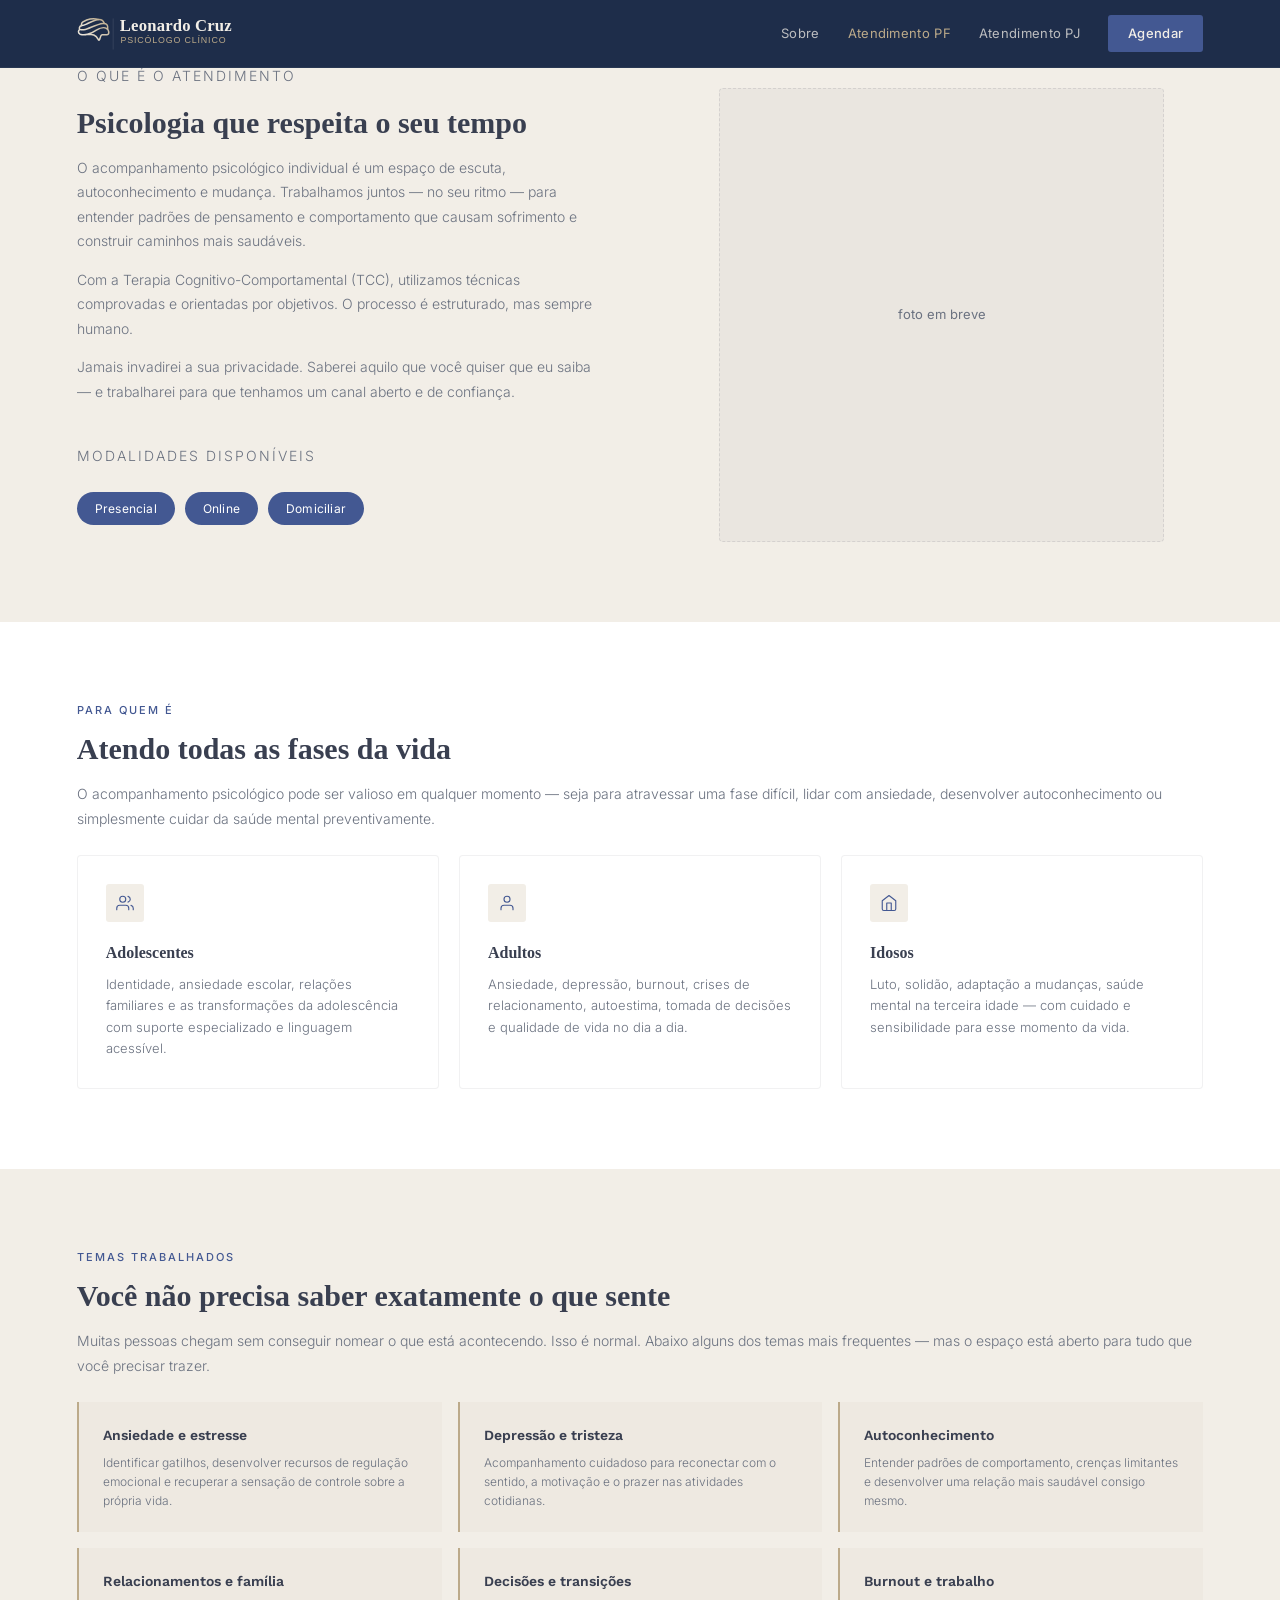
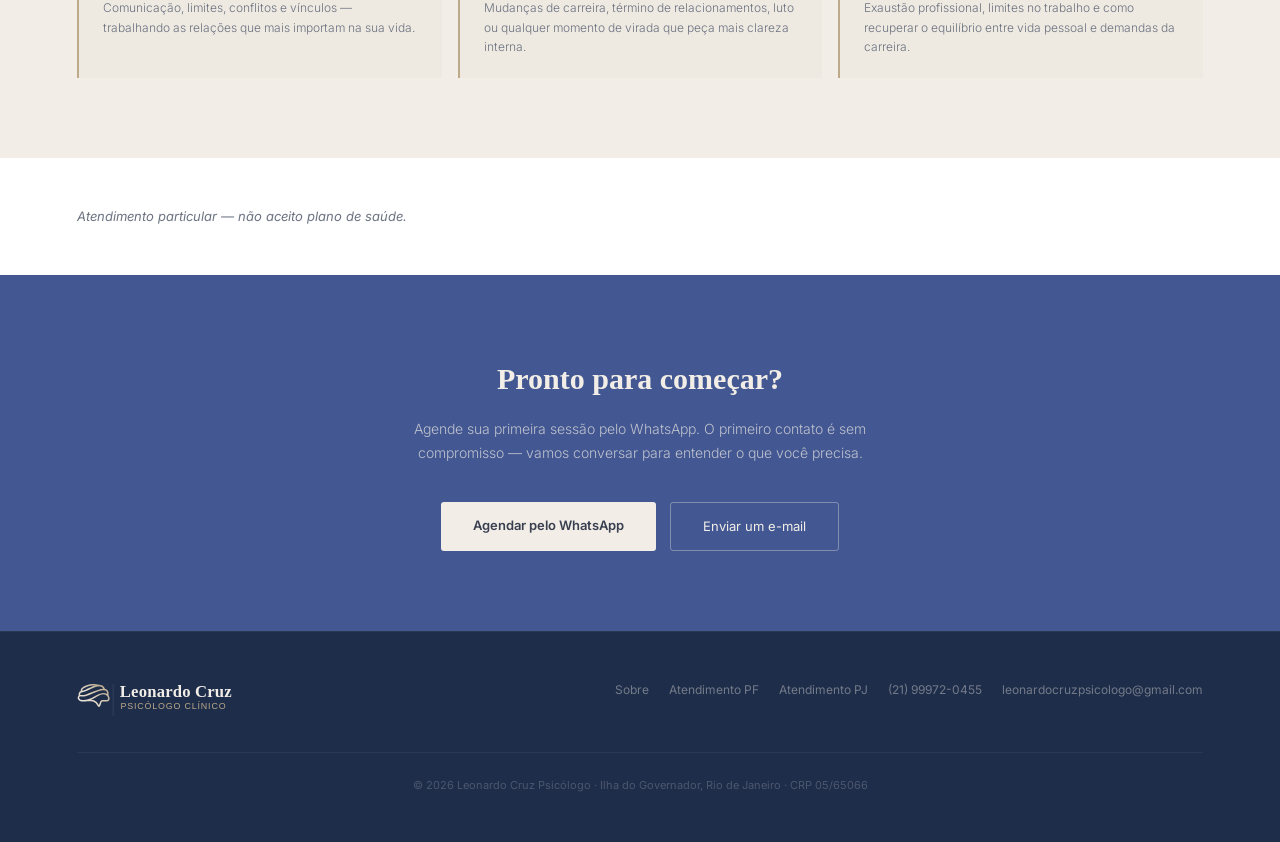
==== atendimento-pf.html @ 3898d4f8 "feat: site Leonardo Cruz - versao inicial" ====
<!DOCTYPE html>
<html lang="pt-BR">
<head>
  <meta charset="UTF-8">
  <meta name="viewport" content="width=device-width, initial-scale=1.0">
  <title>Atendimento Individual — Leonardo Cruz Psicólogo</title>
  <meta name="description" content="Acompanhamento psicológico com TCC para adolescentes, adultos e idosos. Presencial, online ou em domicílio. Rio de Janeiro.">
  <link rel="stylesheet" href="css/style.css">
  <link rel="icon" type="image/svg+xml" href="img/favicon.svg">

  <!-- Open Graph -->
  <meta property="og:type" content="website">
  <meta property="og:locale" content="pt_BR">
  <meta property="og:site_name" content="Leonardo Cruz Psicólogo">
  <meta property="og:title" content="Atendimento Individual — Psicólogo TCC | Rio de Janeiro">
  <meta property="og:description" content="Acompanhamento psicológico com TCC para adolescentes, adultos e idosos. Presencial, online ou domiciliar. Ilha do Governador, Rio de Janeiro.">
  <meta property="og:url" content="https://psicologoleonardocruz.com.br/atendimento-pf.html">
  <meta property="og:image" content="https://psicologoleonardocruz.com.br/img/foto-perfil-doctoralia.jpeg">

  <!-- Schema.org -->
  <script type="application/ld+json">
  {
    "@context": "https://schema.org",
    "@type": "MedicalBusiness",
    "name": "Leonardo Cruz Psicólogo — Atendimento Individual",
    "description": "Acompanhamento psicológico com Terapia Cognitivo-Comportamental (TCC) para adolescentes, adultos e idosos. Atendimento presencial, online e domiciliar.",
    "url": "https://psicologoleonardocruz.com.br/atendimento-pf.html",
    "telephone": "+5521999720455",
    "email": "leonardocruzpsicologo@gmail.com",
    "address": {
      "@type": "PostalAddress",
      "streetAddress": "Rua Cambaúba, 6, sala 201",
      "addressLocality": "Ilha do Governador",
      "addressRegion": "RJ",
      "postalCode": "21940-005",
      "addressCountry": "BR"
    },
    "availableService": [
      { "@type": "MedicalTherapy", "name": "Terapia Cognitivo-Comportamental (TCC)" },
      { "@type": "MedicalTherapy", "name": "Atendimento Presencial" },
      { "@type": "MedicalTherapy", "name": "Atendimento Online" },
      { "@type": "MedicalTherapy", "name": "Atendimento Domiciliar" }
    ]
  }
  </script>
</head>
<body>

<header>
  <a href="index.html" class="logo">
    <img src="img/logo-light.svg" alt="Leonardo Cruz Psicólogo" class="logo-img">
  </a>
  <nav>
    <a href="sobre.html">Sobre</a>
    <a href="atendimento-pf.html">Atendimento PF</a>
    <a href="atendimento-pj.html">Atendimento PJ</a>
    <a href="https://wa.me/5521999720455" class="btn-nav" target="_blank" rel="noopener">Agendar</a>
  </nav>
</header>

<main>

  <!-- APRESENTAÇÃO -->
  <section class="bg-cream" style="padding-top: 0;">
    <div class="two-col">
      <div class="two-col-text" style="margin-top: -20px;">
        <p class="label">O que é o atendimento</p>
        <h2 class="section-title">Psicologia que respeita o seu tempo</h2>
        <p>O acompanhamento psicológico individual é um espaço de escuta, autoconhecimento e mudança. Trabalhamos juntos — no seu ritmo — para entender padrões de pensamento e comportamento que causam sofrimento e construir caminhos mais saudáveis.</p>
        <p>Com a Terapia Cognitivo-Comportamental (TCC), utilizamos técnicas comprovadas e orientadas por objetivos. O processo é estruturado, mas sempre humano.</p>
        <p>Jamais invadirei a sua privacidade. Saberei aquilo que você quiser que eu saiba — e trabalharei para que tenhamos um canal aberto e de confiança.</p>
        <br>
        <p class="label" style="margin-bottom: 6px;">Modalidades disponíveis</p>
        <div class="modalities">
          <span class="modality-tag">Presencial</span>
          <span class="modality-tag">Online</span>
          <span class="modality-tag">Domiciliar</span>
        </div>
      </div>
      <div style="padding-top: 20px;">
        <div class="about-photo-placeholder" style="width: 85%; margin: 0 auto; aspect-ratio: 3/3.06;">foto em breve</div>
      </div>
    </div>
  </section>

  <!-- PARA QUEM -->
  <section class="bg-white">
    <p class="label">Para quem é</p>
    <h2 class="section-title">Atendo todas as fases da vida</h2>
    <p class="section-sub" style="max-width: 100%;">O acompanhamento psicológico pode ser valioso em qualquer momento — seja para atravessar uma fase difícil, lidar com ansiedade, desenvolver autoconhecimento ou simplesmente cuidar da saúde mental preventivamente.</p>
    <div class="cards">
      <div class="card">
        <div class="card-icon">
          <svg viewBox="0 0 24 24"><path d="M17 21v-2a4 4 0 0 0-4-4H5a4 4 0 0 0-4 4v2"/><circle cx="9" cy="7" r="4"/><path d="M23 21v-2a4 4 0 0 0-3-3.87"/><path d="M16 3.13a4 4 0 0 1 0 7.75"/></svg>
        </div>
        <h3>Adolescentes</h3>
        <p>Identidade, ansiedade escolar, relações familiares e as transformações da adolescência com suporte especializado e linguagem acessível.</p>
      </div>
      <div class="card">
        <div class="card-icon">
          <svg viewBox="0 0 24 24"><path d="M20 21v-2a4 4 0 0 0-4-4H8a4 4 0 0 0-4 4v2"/><circle cx="12" cy="7" r="4"/></svg>
        </div>
        <h3>Adultos</h3>
        <p>Ansiedade, depressão, burnout, crises de relacionamento, autoestima, tomada de decisões e qualidade de vida no dia a dia.</p>
      </div>
      <div class="card">
        <div class="card-icon">
          <svg viewBox="0 0 24 24"><path d="M3 9l9-7 9 7v11a2 2 0 0 1-2 2H5a2 2 0 0 1-2-2z"/><polyline points="9 22 9 12 15 12 15 22"/></svg>
        </div>
        <h3>Idosos</h3>
        <p>Luto, solidão, adaptação a mudanças, saúde mental na terceira idade — com cuidado e sensibilidade para esse momento da vida.</p>
      </div>
    </div>
  </section>

  <!-- DEMANDAS COMUNS -->
  <section class="bg-cream">
    <p class="label">Temas trabalhados</p>
    <h2 class="section-title">Você não precisa saber exatamente o que sente</h2>
    <p class="section-sub" style="max-width: 100%;">Muitas pessoas chegam sem conseguir nomear o que está acontecendo. Isso é normal. Abaixo alguns dos temas mais frequentes — mas o espaço está aberto para tudo que você precisar trazer.</p>
    <div class="services-grid" style="grid-template-columns: repeat(3, 1fr);">
      <div class="service-item">
        <h4>Ansiedade e estresse</h4>
        <p>Identificar gatilhos, desenvolver recursos de regulação emocional e recuperar a sensação de controle sobre a própria vida.</p>
      </div>
      <div class="service-item">
        <h4>Depressão e tristeza</h4>
        <p>Acompanhamento cuidadoso para reconectar com o sentido, a motivação e o prazer nas atividades cotidianas.</p>
      </div>
      <div class="service-item">
        <h4>Autoconhecimento</h4>
        <p>Entender padrões de comportamento, crenças limitantes e desenvolver uma relação mais saudável consigo mesmo.</p>
      </div>
      <div class="service-item">
        <h4>Relacionamentos e família</h4>
        <p>Comunicação, limites, conflitos e vínculos — trabalhando as relações que mais importam na sua vida.</p>
      </div>
      <div class="service-item">
        <h4>Decisões e transições</h4>
        <p>Mudanças de carreira, término de relacionamentos, luto ou qualquer momento de virada que peça mais clareza interna.</p>
      </div>
      <div class="service-item">
        <h4>Burnout e trabalho</h4>
        <p>Exaustão profissional, limites no trabalho e como recuperar o equilíbrio entre vida pessoal e demandas da carreira.</p>
      </div>
    </div>
  </section>

  <!-- OBSERVAÇÃO -->
  <section class="bg-white" style="padding: 48px 6%;">
    <p style="font-size: 13px; color: var(--text-light); font-style: italic;">Atendimento particular — não aceito plano de saúde.</p>
  </section>

  <!-- CTA -->
  <div class="cta-section">
    <h2>Pronto para começar?</h2>
    <p>Agende sua primeira sessão pelo WhatsApp. O primeiro contato é sem compromisso — vamos conversar para entender o que você precisa.</p>
    <div class="cta-actions">
      <a href="https://wa.me/5521999720455" class="btn-cta" target="_blank" rel="noopener">Agendar pelo WhatsApp</a>
      <a href="mailto:leonardocruzpsicologo@gmail.com" class="btn-cta-outline">Enviar um e-mail</a>
    </div>
  </div>

</main>

<footer>
  <div class="footer-inner">
    <a href="index.html" class="logo">
      <img src="img/logo-light.svg" alt="Leonardo Cruz Psicólogo" class="logo-img">
    </a>
    <div class="footer-links">
      <a href="sobre.html">Sobre</a>
      <a href="atendimento-pf.html">Atendimento PF</a>
      <a href="atendimento-pj.html">Atendimento PJ</a>
      <a href="https://wa.me/5521999720455" target="_blank" rel="noopener">(21) 99972-0455</a>
      <a href="mailto:leonardocruzpsicologo@gmail.com">leonardocruzpsicologo@gmail.com</a>
    </div>
  </div>
  <p class="footer-copy">© 2026 Leonardo Cruz Psicólogo · Ilha do Governador, Rio de Janeiro · CRP 05/65066</p>
</footer>

<script src="js/main.js"></script>
</body>
</html>
---- css/style.css ----
@import url('https://fonts.googleapis.com/css2?family=Work+Sans:wght@300;400;500;600;700&family=Inter:wght@300;400;500;600&display=swap');

:root {
  --navy: #393F50;
  --blue: #435892;
  --cream: #F2EEE7;
  --gold: #BCAA8A;
  --white: #ffffff;
  --text: #2D2D2D;
  --text-light: #6B7280;
}

* { margin: 0; padding: 0; box-sizing: border-box; }

body {
  font-family: 'Inter', sans-serif;
  background-color: var(--cream);
  color: var(--text);
  line-height: 1.6;
}

/* ── HEADER ── */
header {
  position: fixed;
  top: 0; left: 0; right: 0;
  z-index: 100;
  background: #1E2D4A;
  height: 68px;
  display: flex;
  align-items: center;
  padding: 0 6%;
  justify-content: space-between;
  border-bottom: 1px solid rgba(255,255,255,0.05);
}

.logo { text-decoration: none; display: flex; flex-direction: row; align-items: center; gap: 0; }
.logo-img { height: 40px; width: auto; display: block; }

.logo-name {
  font-family: 'Work Sans', sans-serif;
  font-size: 15px;
  font-weight: 600;
  color: var(--cream);
  letter-spacing: 0.5px;
}

.logo-title {
  font-size: 10px;
  font-weight: 300;
  color: var(--gold);
  letter-spacing: 1.5px;
  text-transform: uppercase;
}

nav { display: flex; align-items: center; gap: 28px; }

nav a {
  font-family: 'Inter', sans-serif;
  font-size: 13px;
  font-weight: 400;
  color: rgba(242,238,231,0.75);
  text-decoration: none;
  letter-spacing: 0.3px;
  transition: color 0.2s;
}

nav a:hover { color: var(--cream); }
nav a.active { color: var(--gold); }

.btn-nav {
  background: var(--blue) !important;
  color: var(--cream) !important;
  padding: 8px 20px !important;
  border-radius: 3px;
  font-weight: 500 !important;
  transition: background 0.2s !important;
  opacity: 1 !important;
}

.btn-nav:hover { background: var(--gold) !important; color: var(--navy) !important; }

main { padding-top: 68px; }

/* ── HERO ── */
.hero {
  background: var(--navy);
  padding: 96px 6% 80px;
  display: grid;
  grid-template-columns: 1fr 380px;
  gap: 80px;
  align-items: center;
  min-height: 560px;
}

.hero-crp {
  font-size: 11px;
  font-weight: 600;
  color: var(--gold);
  letter-spacing: 2px;
  text-transform: uppercase;
  margin-bottom: 20px;
}

.hero h1 {
  font-family: Georgia, serif;
  font-size: 44px;
  font-weight: 600;
  color: var(--cream);
  line-height: 1.15;
  margin-bottom: 20px;
}

.hero h1 em {
  font-style: normal;
  color: var(--gold);
}

.hero p {
  font-size: 16px;
  font-weight: 300;
  color: rgba(242,238,231,0.65);
  line-height: 1.75;
  text-wrap: balance;
}

.hero-actions { display: flex; gap: 14px; flex-wrap: wrap; margin-top: 20px; }

.btn-primary {
  background: var(--blue);
  color: var(--cream);
  padding: 13px 28px;
  border-radius: 3px;
  font-size: 13px;
  font-weight: 500;
  text-decoration: none;
  transition: background 0.2s;
  letter-spacing: 0.2px;
}

.btn-primary:hover { background: #364a7e; }

.btn-ghost {
  background: transparent;
  color: rgba(242,238,231,0.75);
  padding: 13px 28px;
  border-radius: 3px;
  font-size: 13px;
  font-weight: 400;
  text-decoration: none;
  border: 1px solid rgba(242,238,231,0.2);
  transition: border-color 0.2s, color 0.2s;
}

.btn-ghost:hover { border-color: var(--gold); color: var(--gold); }

.hero-visual {
  display: flex;
  justify-content: center;
}

.hero-photo, .hero-photo-placeholder {
  width: 340px;
  height: 420px;
  border-radius: 4px;
  object-fit: cover;
}

.hero-photo-placeholder {
  background: rgba(255,255,255,0.04);
  border: 1px dashed rgba(255,255,255,0.12);
  display: flex;
  align-items: center;
  justify-content: center;
  color: rgba(255,255,255,0.18);
  font-size: 12px;
}

/* ── PAGE HERO (interno) ── */
.page-hero {
  background: var(--navy);
  padding: 64px 6%;
  border-bottom: 1px solid rgba(255,255,255,0.05);
}

.page-hero .page-label {
  font-size: 11px;
  font-weight: 500;
  color: var(--gold);
  letter-spacing: 2px;
  text-transform: uppercase;
  margin-bottom: 12px;
}

.page-hero h1 {
  font-family: 'Work Sans', sans-serif;
  font-size: 36px;
  font-weight: 600;
  color: var(--cream);
  line-height: 1.2;
  margin-bottom: 14px;
}

.page-hero p {
  font-size: 15px;
  font-weight: 300;
  color: rgba(242,238,231,0.6);
  max-width: 560px;
  line-height: 1.7;
}

/* ── STRIP ── */
.strip {
  background: var(--gold);
  padding: 0 6%;
  display: flex;
  justify-content: center;
  gap: 0;
}

.strip-item {
  display: flex;
  align-items: center;
  gap: 14px;
  padding: 24px 48px;
  border-right: 1px solid rgba(57,63,80,0.15);
}

.strip-item:last-child { border-right: none; }

.strip-num {
  font-family: 'Work Sans', sans-serif;
  font-size: 28px;
  font-weight: 600;
  color: var(--navy);
}

.strip-label {
  font-size: 11px;
  font-weight: 400;
  color: var(--navy);
  text-transform: uppercase;
  letter-spacing: 1px;
  line-height: 1.4;
  max-width: 90px;
}

/* ── SECTIONS ── */
section { padding: 80px 6%; }
section.bg-white { background: var(--white); }
section.bg-cream { background: var(--cream); }
section.bg-navy { background: var(--navy); }

.label {
  font-size: 11px;
  font-weight: 500;
  color: var(--blue);
  letter-spacing: 2px;
  text-transform: uppercase;
  margin-bottom: 10px;
}

section.bg-navy .label { color: var(--gold); }

.section-title {
  font-family: Georgia, serif;
  font-size: 30px;
  font-weight: 600;
  color: var(--navy);
  line-height: 1.3;
  margin-bottom: 14px;
}

section.bg-navy .section-title { color: var(--cream); }

.section-sub {
  font-size: 14px;
  font-weight: 300;
  color: var(--text-light);
  max-width: 540px;
  line-height: 1.75;
  margin-bottom: 24px;
}

section.bg-navy .section-sub { color: rgba(242,238,231,0.55); }

/* ── CARDS ── */
.cards { display: grid; grid-template-columns: repeat(auto-fit, minmax(260px, 1fr)); gap: 20px; }

.card {
  background: var(--white);
  border: 1px solid rgba(57,63,80,0.07);
  border-radius: 4px;
  padding: 28px;
  transition: box-shadow 0.2s, transform 0.2s;
}

.card:hover { box-shadow: 0 4px 20px rgba(57,63,80,0.07); transform: translateY(-2px); }

.card-icon {
  width: 38px; height: 38px;
  background: var(--cream);
  border-radius: 3px;
  display: flex; align-items: center; justify-content: center;
  margin-bottom: 18px;
}

.card-icon svg { width: 18px; height: 18px; stroke: var(--blue); fill: none; stroke-width: 1.5; stroke-linecap: round; stroke-linejoin: round; }

.card h3 {
  font-family: Georgia, serif;
  font-size: 16px;
  font-weight: 600;
  color: var(--navy);
  margin-bottom: 8px;
}

.card p { font-size: 13px; font-weight: 300; color: var(--text-light); line-height: 1.65; }

/* ── SERVICE ITEMS ── */
.services-grid { display: grid; grid-template-columns: repeat(auto-fit, minmax(240px, 1fr)); gap: 16px; }

.service-item {
  padding: 22px 24px;
  border-left: 2px solid var(--gold);
  background: rgba(188,170,138,0.07);
}

.service-item h4 {
  font-family: 'Work Sans', sans-serif;
  font-size: 14px;
  font-weight: 600;
  color: var(--navy);
  margin-bottom: 6px;
}

.service-item p { font-size: 12px; font-weight: 300; color: var(--text-light); line-height: 1.6; }

/* ── TWO COL ── */
.two-col { display: grid; grid-template-columns: 1fr 1fr; gap: 80px; align-items: center; }
.two-col.reverse { direction: rtl; }
.two-col.reverse > * { direction: ltr; }

.two-col-text p {
  font-size: 14px;
  font-weight: 300;
  color: var(--text-light);
  line-height: 1.75;
  margin-bottom: 14px;
}

.about-photo, .about-photo-placeholder {
  width: 100%;
  aspect-ratio: 3/4;
  object-fit: cover;
  border-radius: 4px;
}

.about-photo-placeholder {
  background: rgba(57,63,80,0.04);
  border: 1px dashed rgba(57,63,80,0.12);
  display: flex; align-items: center; justify-content: center;
  color: var(--text-light); font-size: 13px;
}

/* ── CREDENTIALS ── */
.credentials { display: flex; flex-direction: column; gap: 4px; margin-top: 16px; }

.credential-item {
  display: flex;
  align-items: flex-start;
  gap: 12px;
  padding: 8px 12px;
  background: var(--cream);
  border-radius: 3px;
}

.credential-dot {
  width: 6px; height: 6px;
  background: var(--gold);
  border-radius: 50%;
  margin-top: 7px;
  flex-shrink: 0;
}

.credential-item p { font-size: 13px; color: var(--text); line-height: 1.5; font-weight: 300; }

/* ── MODALITIES ── */
.modalities { display: flex; gap: 10px; flex-wrap: wrap; margin-top: 24px; }

.modality-tag {
  padding: 7px 18px;
  background: var(--blue);
  border-radius: 100px;
  font-size: 12px;
  color: #fff;
  font-weight: 400;
  letter-spacing: 0.2px;
}

/* ── CTA SECTION ── */
.cta-section {
  background: var(--blue);
  padding: 80px 6%;
  text-align: center;
}

.cta-section h2 {
  font-family: Georgia, serif;
  font-size: 30px;
  font-weight: 600;
  color: var(--cream);
  margin-bottom: 14px;
}

.cta-section p {
  font-size: 14px;
  font-weight: 300;
  color: rgba(242,238,231,0.7);
  margin-bottom: 36px;
  max-width: 460px;
  margin-left: auto;
  margin-right: auto;
  line-height: 1.75;
}

.cta-actions { display: flex; gap: 14px; justify-content: center; flex-wrap: wrap; }

.btn-cta {
  background: var(--cream);
  color: var(--navy);
  padding: 13px 32px;
  border-radius: 3px;
  font-size: 13px;
  font-weight: 600;
  text-decoration: none;
  transition: background 0.2s;
}

.btn-cta:hover { background: var(--gold); }

.btn-cta-outline {
  background: transparent;
  color: var(--cream);
  padding: 13px 32px;
  border-radius: 3px;
  font-size: 13px;
  font-weight: 400;
  text-decoration: none;
  border: 1px solid rgba(242,238,231,0.35);
  transition: border-color 0.2s;
}

.btn-cta-outline:hover { border-color: var(--cream); }

/* ── FOOTER ── */
footer {
  background: #1E2D4A;
  padding: 48px 6%;
  border-top: 1px solid rgba(255,255,255,0.05);
}

.footer-inner {
  display: flex;
  justify-content: space-between;
  align-items: flex-start;
  flex-wrap: wrap;
  gap: 32px;
  margin-bottom: 32px;
}

.footer-links { display: flex; gap: 20px; flex-wrap: wrap; align-items: center; }

.footer-links a {
  font-size: 12px;
  color: rgba(242,238,231,0.4);
  text-decoration: none;
  transition: color 0.2s;
}

.footer-links a:hover { color: var(--gold); }

.footer-copy {
  font-size: 11px;
  color: rgba(255,255,255,0.2);
  text-align: center;
  padding-top: 24px;
  border-top: 1px solid rgba(255,255,255,0.05);
}

/* ── GALLERY ── */
.gallery-item {
  position: relative;
  border-radius: 4px;
  overflow: hidden;
  aspect-ratio: 4/3;
  background: rgba(57,63,80,0.06);
  display: flex;
  flex-direction: column;
}

.gallery-item img {
  width: 100%;
  height: 100%;
  object-fit: cover;
  display: block;
  transition: transform 0.3s;
}

.gallery-item:hover img { transform: scale(1.03); }

.gallery-item.img-placeholder {
  align-items: center;
  justify-content: center;
  border: 1px dashed rgba(57,63,80,0.15);
  font-size: 12px;
  color: var(--text-light);
}

.gallery-caption {
  position: absolute;
  bottom: 0; left: 0; right: 0;
  background: linear-gradient(transparent, rgba(57,63,80,0.75));
  color: rgba(242,238,231,0.9);
  font-size: 11px;
  font-weight: 400;
  padding: 20px 14px 10px;
  letter-spacing: 0.3px;
}

/* ── TILES ── */
.tile {
  background: var(--white);
  padding: 36px 32px;
  text-decoration: none;
  display: flex;
  flex-direction: column;
  gap: 10px;
  transition: background 0.2s;
}

.tile:hover { background: #FAFAF8; }

.tile-icon {
  width: 40px; height: 40px;
  background: var(--cream);
  border-radius: 3px;
  display: flex; align-items: center; justify-content: center;
  margin-bottom: 4px;
}

.tile-icon svg { width: 18px; height: 18px; stroke: var(--blue); fill: none; stroke-width: 1.5; stroke-linecap: round; stroke-linejoin: round; }

.tile h3 {
  font-family: 'Work Sans', sans-serif;
  font-size: 16px;
  font-weight: 600;
  color: var(--navy);
}

.tile p {
  font-size: 13px;
  font-weight: 300;
  color: var(--text-light);
  line-height: 1.6;
  flex: 1;
}

.tile-link {
  font-size: 12px;
  font-weight: 500;
  color: var(--blue);
  margin-top: 8px;
}

/* ── RESPONSIVE ── */
@media (max-width: 900px) {
  .hero { grid-template-columns: 1fr; }
  .hero-visual { display: none; }
  .hero h1 { font-size: 32px; }
  .two-col { grid-template-columns: 1fr; gap: 40px; }
  .strip { flex-wrap: wrap; }
  .strip-item { border-right: none; border-bottom: 1px solid rgba(57,63,80,0.1); width: 100%; justify-content: center; padding: 16px; }
  .strip-item:last-child { border-bottom: none; }
}

@media (max-width: 640px) {
  nav a:not(.btn-nav) { display: none; }
  header { padding: 0 4%; }
  section { padding: 56px 4%; }
  .hero { padding: 56px 4% 48px; }
}
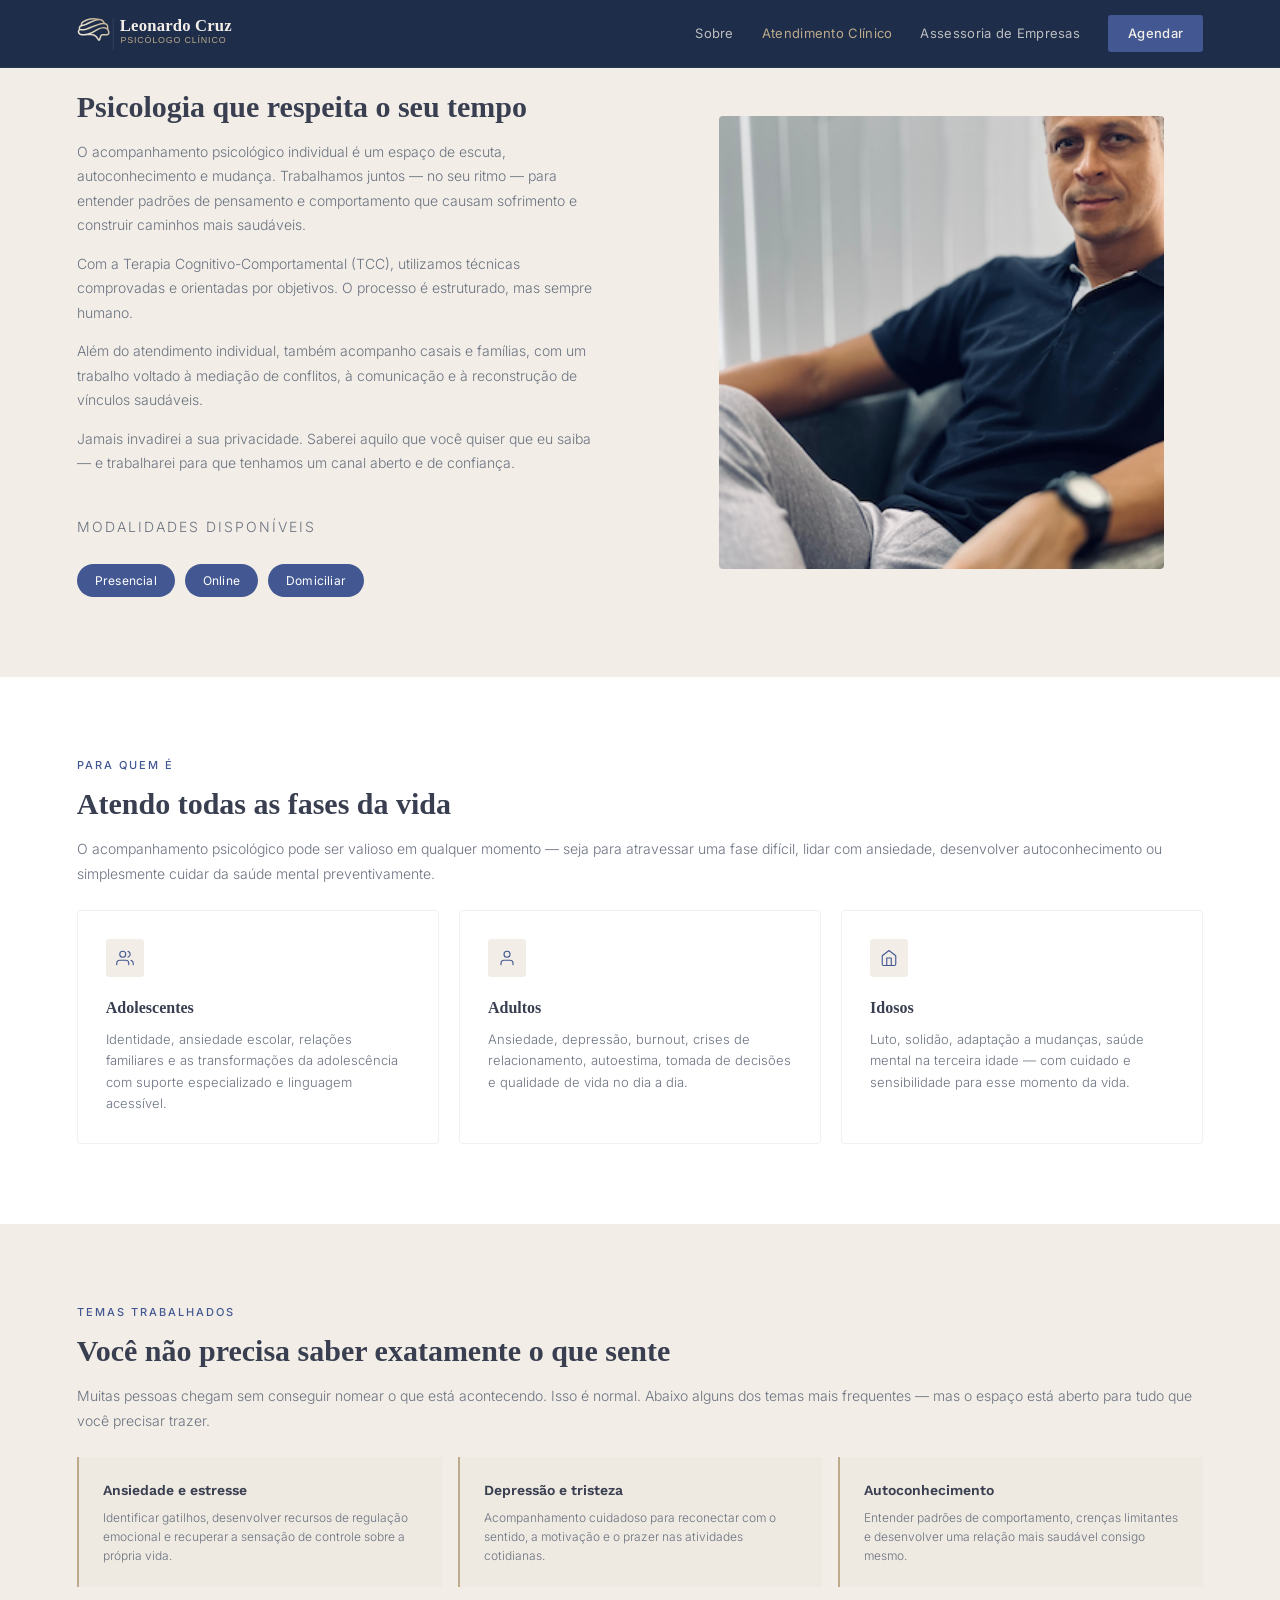
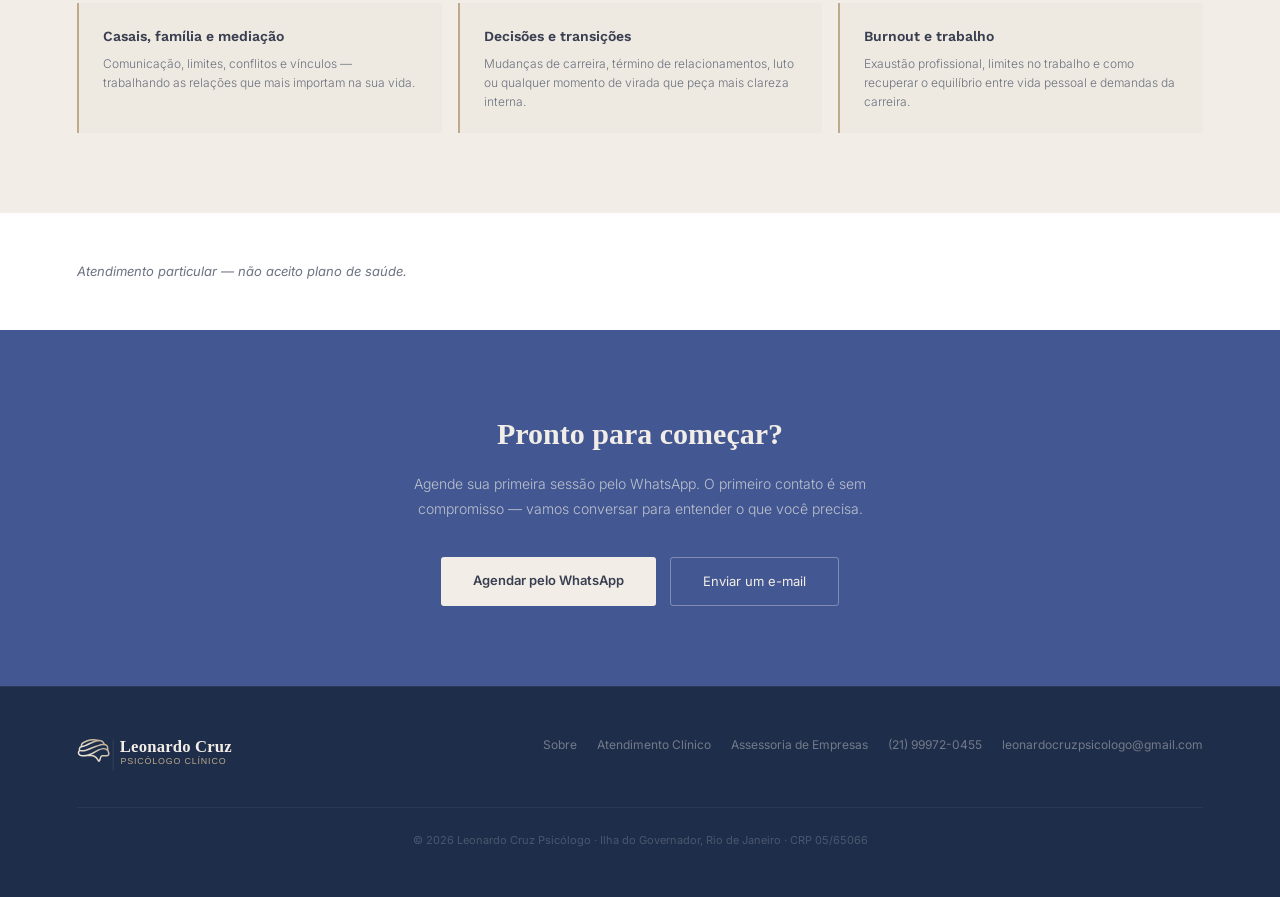
==== commit 1c421ad9: "feat: fotos reais + conteudo atualizado (sobre, PF, PJ)" ====
--- a/atendimento-pf.html
+++ b/atendimento-pf.html
@@ -3,8 +3,8 @@
 <head>
   <meta charset="UTF-8">
   <meta name="viewport" content="width=device-width, initial-scale=1.0">
-  <title>Atendimento Individual — Leonardo Cruz Psicólogo</title>
-  <meta name="description" content="Acompanhamento psicológico com TCC para adolescentes, adultos e idosos. Presencial, online ou em domicílio. Rio de Janeiro.">
+  <title>Atendimento Clínico — Leonardo Cruz Psicólogo</title>
+  <meta name="description" content="Acompanhamento psicológico com TCC para adolescentes, adultos e idosos, e atendimento a casais e famílias com mediação de conflitos. Presencial, online ou em domicílio. Rio de Janeiro.">
   <link rel="stylesheet" href="css/style.css">
   <link rel="icon" type="image/svg+xml" href="img/favicon.svg">
 
@@ -12,8 +12,8 @@
   <meta property="og:type" content="website">
   <meta property="og:locale" content="pt_BR">
   <meta property="og:site_name" content="Leonardo Cruz Psicólogo">
-  <meta property="og:title" content="Atendimento Individual — Psicólogo TCC | Rio de Janeiro">
-  <meta property="og:description" content="Acompanhamento psicológico com TCC para adolescentes, adultos e idosos. Presencial, online ou domiciliar. Ilha do Governador, Rio de Janeiro.">
+  <meta property="og:title" content="Atendimento Clínico — Psicólogo TCC | Rio de Janeiro">
+  <meta property="og:description" content="Acompanhamento psicológico com TCC para adolescentes, adultos e idosos, e atendimento a casais e famílias com mediação de conflitos. Ilha do Governador, Rio de Janeiro.">
   <meta property="og:url" content="https://psicologoleonardocruz.com.br/atendimento-pf.html">
   <meta property="og:image" content="https://psicologoleonardocruz.com.br/img/foto-perfil-doctoralia.jpeg">
 
@@ -22,8 +22,8 @@
   {
     "@context": "https://schema.org",
     "@type": "MedicalBusiness",
-    "name": "Leonardo Cruz Psicólogo — Atendimento Individual",
-    "description": "Acompanhamento psicológico com Terapia Cognitivo-Comportamental (TCC) para adolescentes, adultos e idosos. Atendimento presencial, online e domiciliar.",
+    "name": "Leonardo Cruz Psicólogo — Atendimento Clínico",
+    "description": "Acompanhamento psicológico com Terapia Cognitivo-Comportamental (TCC) para adolescentes, adultos e idosos, além de terapia de casal e família com mediação de conflitos. Atendimento presencial, online e domiciliar.",
     "url": "https://psicologoleonardocruz.com.br/atendimento-pf.html",
     "telephone": "+5521999720455",
     "email": "leonardocruzpsicologo@gmail.com",
@@ -37,6 +37,8 @@
     },
     "availableService": [
       { "@type": "MedicalTherapy", "name": "Terapia Cognitivo-Comportamental (TCC)" },
+      { "@type": "MedicalTherapy", "name": "Terapia de Casal e Família" },
+      { "@type": "MedicalTherapy", "name": "Mediação de Conflitos" },
       { "@type": "MedicalTherapy", "name": "Atendimento Presencial" },
       { "@type": "MedicalTherapy", "name": "Atendimento Online" },
       { "@type": "MedicalTherapy", "name": "Atendimento Domiciliar" }
@@ -52,8 +54,8 @@
   </a>
   <nav>
     <a href="sobre.html">Sobre</a>
-    <a href="atendimento-pf.html">Atendimento PF</a>
-    <a href="atendimento-pj.html">Atendimento PJ</a>
+    <a href="atendimento-pf.html">Atendimento Clínico</a>
+    <a href="atendimento-pj.html">Assessoria de Empresas</a>
     <a href="https://wa.me/5521999720455" class="btn-nav" target="_blank" rel="noopener">Agendar</a>
   </nav>
 </header>
@@ -68,6 +70,7 @@
         <h2 class="section-title">Psicologia que respeita o seu tempo</h2>
         <p>O acompanhamento psicológico individual é um espaço de escuta, autoconhecimento e mudança. Trabalhamos juntos — no seu ritmo — para entender padrões de pensamento e comportamento que causam sofrimento e construir caminhos mais saudáveis.</p>
         <p>Com a Terapia Cognitivo-Comportamental (TCC), utilizamos técnicas comprovadas e orientadas por objetivos. O processo é estruturado, mas sempre humano.</p>
+        <p>Além do atendimento individual, também acompanho casais e famílias, com um trabalho voltado à mediação de conflitos, à comunicação e à reconstrução de vínculos saudáveis.</p>
         <p>Jamais invadirei a sua privacidade. Saberei aquilo que você quiser que eu saiba — e trabalharei para que tenhamos um canal aberto e de confiança.</p>
         <br>
         <p class="label" style="margin-bottom: 6px;">Modalidades disponíveis</p>
@@ -78,7 +81,7 @@
         </div>
       </div>
       <div style="padding-top: 20px;">
-        <div class="about-photo-placeholder" style="width: 85%; margin: 0 auto; aspect-ratio: 3/3.06;">foto em breve</div>
+        <img src="img/leonardo-perfil-01.png" alt="Leonardo Cruz, psicólogo clínico" class="about-photo" style="width: 85%; margin: 0 auto; aspect-ratio: 3/3.06; display: block;">
       </div>
     </div>
   </section>
@@ -132,7 +135,7 @@
         <p>Entender padrões de comportamento, crenças limitantes e desenvolver uma relação mais saudável consigo mesmo.</p>
       </div>
       <div class="service-item">
-        <h4>Relacionamentos e família</h4>
+        <h4>Casais, família e mediação</h4>
         <p>Comunicação, limites, conflitos e vínculos — trabalhando as relações que mais importam na sua vida.</p>
       </div>
       <div class="service-item">
@@ -170,8 +173,8 @@
     </a>
     <div class="footer-links">
       <a href="sobre.html">Sobre</a>
-      <a href="atendimento-pf.html">Atendimento PF</a>
-      <a href="atendimento-pj.html">Atendimento PJ</a>
+      <a href="atendimento-pf.html">Atendimento Clínico</a>
+      <a href="atendimento-pj.html">Assessoria de Empresas</a>
       <a href="https://wa.me/5521999720455" target="_blank" rel="noopener">(21) 99972-0455</a>
       <a href="mailto:leonardocruzpsicologo@gmail.com">leonardocruzpsicologo@gmail.com</a>
     </div>
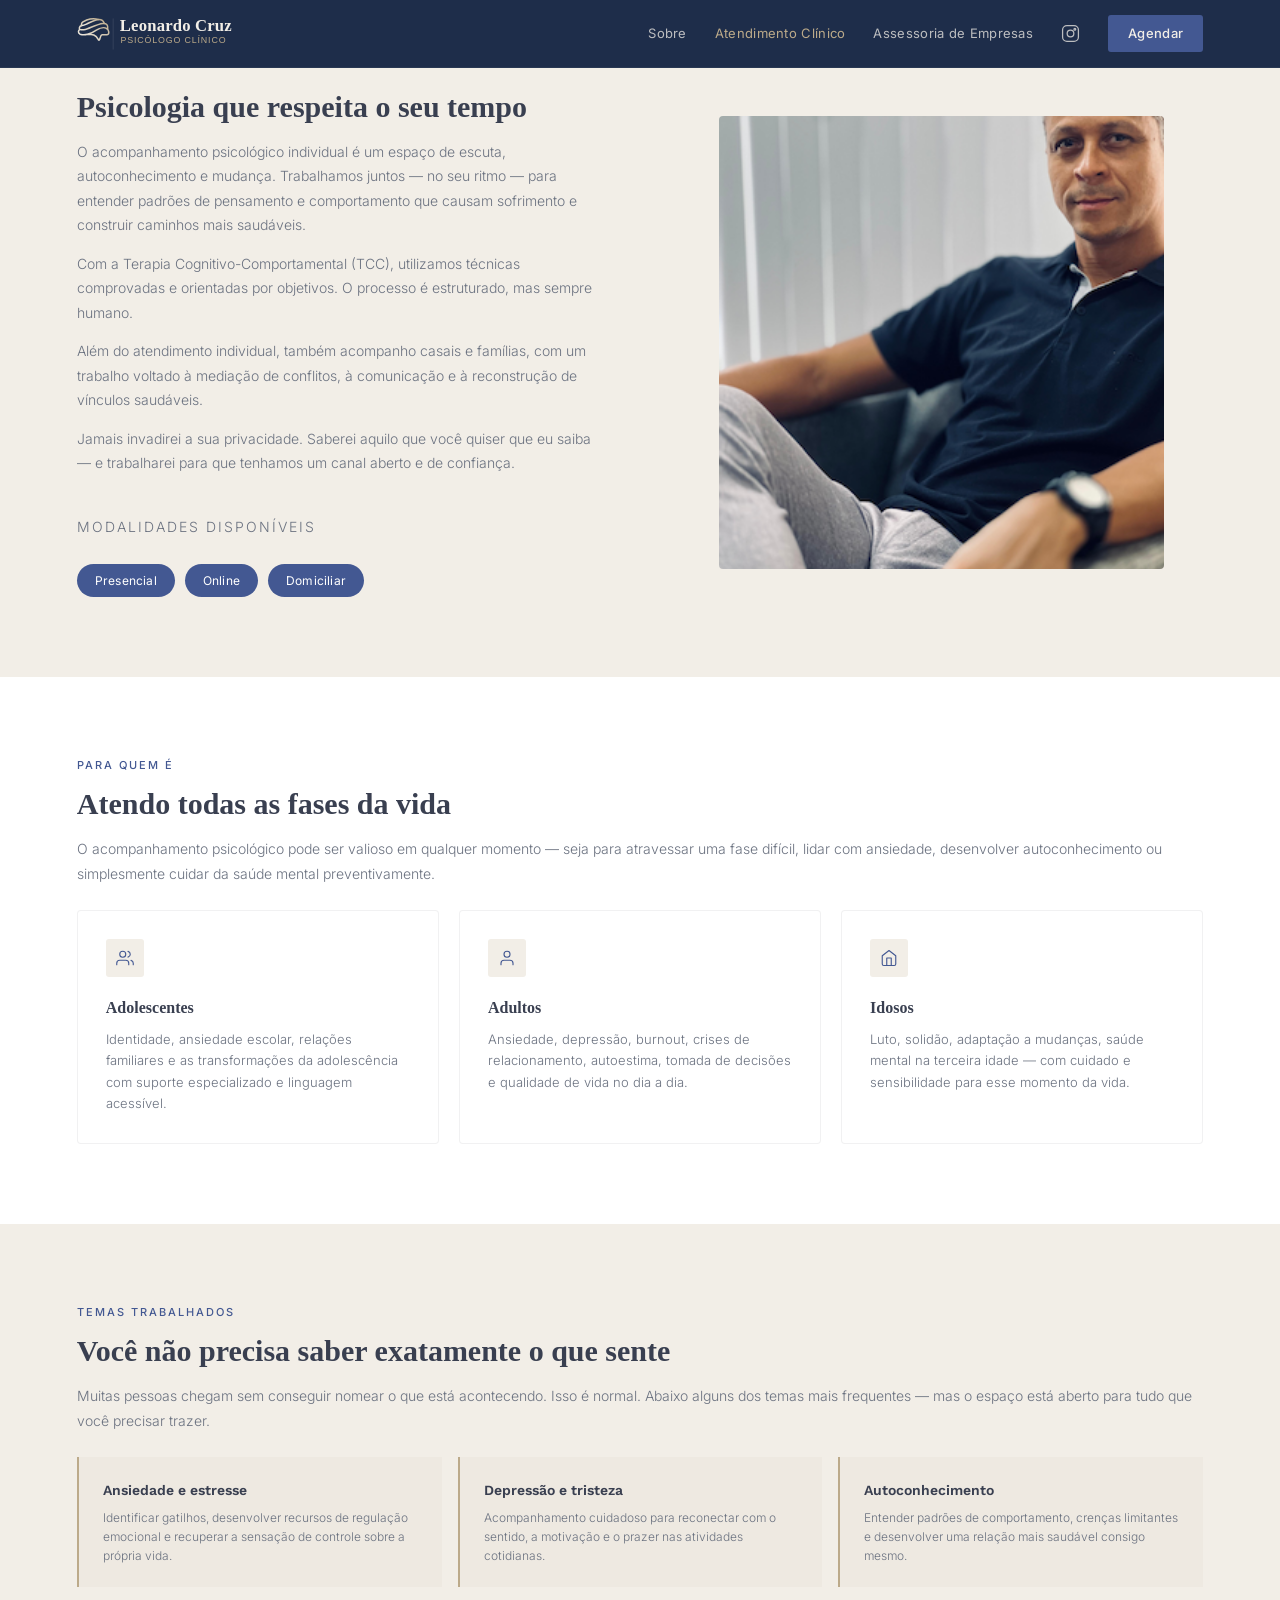
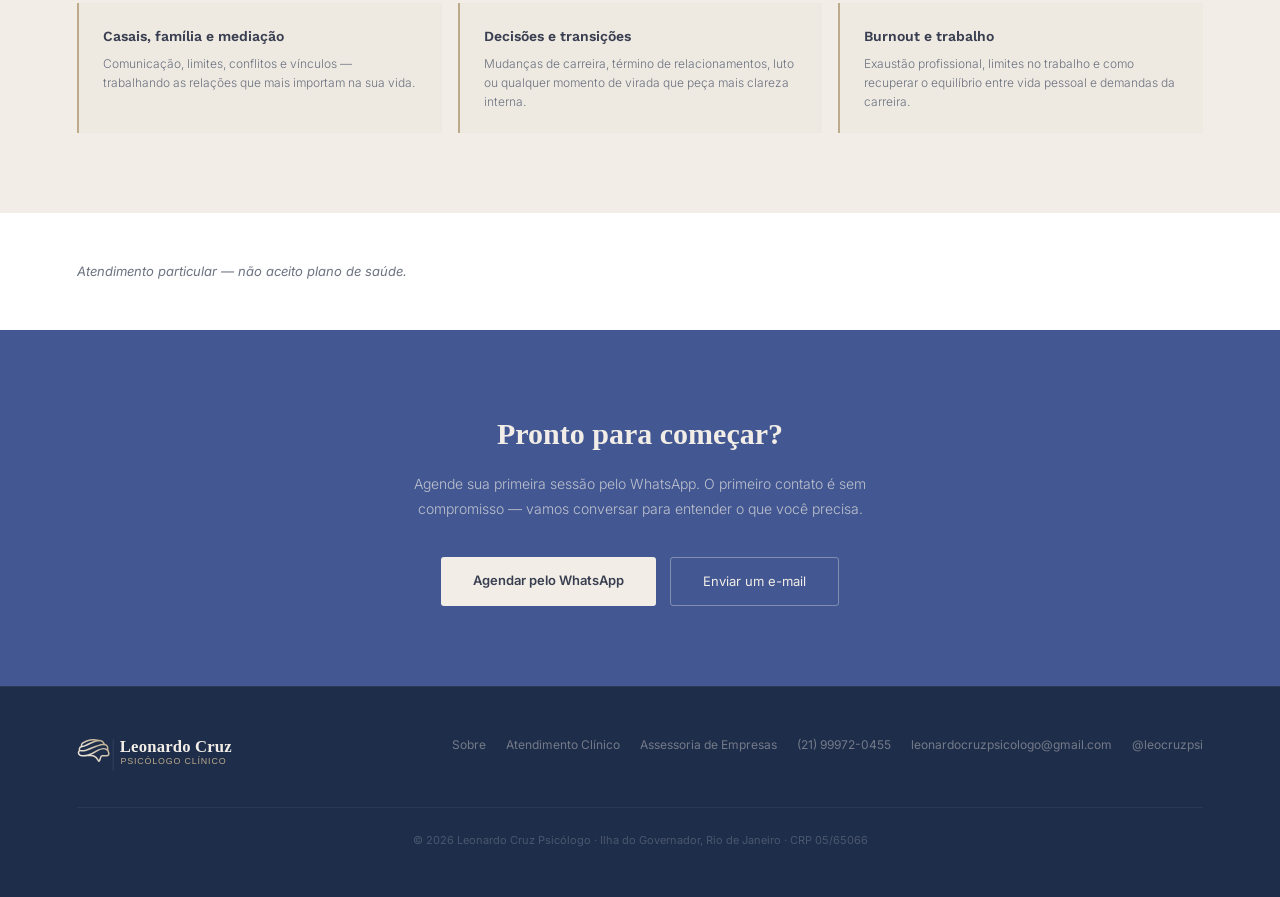
==== commit 1b53f78f: "feat: Instagram na Home, header, rodape e cartao" ====
--- a/atendimento-pf.html
+++ b/atendimento-pf.html
@@ -15,7 +15,7 @@
   <meta property="og:title" content="Atendimento Clínico — Psicólogo TCC | Rio de Janeiro">
   <meta property="og:description" content="Acompanhamento psicológico com TCC para adolescentes, adultos e idosos, e atendimento a casais e famílias com mediação de conflitos. Ilha do Governador, Rio de Janeiro.">
   <meta property="og:url" content="https://psicologoleonardocruz.com.br/atendimento-pf.html">
-  <meta property="og:image" content="https://psicologoleonardocruz.com.br/img/foto-perfil-doctoralia.jpeg">
+  <meta property="og:image" content="https://psicologoleonardocruz.com.br/img/leonardo-perfil-02.jpg">
 
   <!-- Schema.org -->
   <script type="application/ld+json">
@@ -56,6 +56,9 @@
     <a href="sobre.html">Sobre</a>
     <a href="atendimento-pf.html">Atendimento Clínico</a>
     <a href="atendimento-pj.html">Assessoria de Empresas</a>
+    <a href="https://www.instagram.com/leocruzpsi" class="nav-ig" target="_blank" rel="noopener" aria-label="Instagram de Leonardo Cruz">
+      <svg viewBox="0 0 24 24"><rect x="2" y="2" width="20" height="20" rx="5.5"/><circle cx="12" cy="12" r="4.2"/><circle cx="17.5" cy="6.5" r="1.1"/></svg>
+    </a>
     <a href="https://wa.me/5521999720455" class="btn-nav" target="_blank" rel="noopener">Agendar</a>
   </nav>
 </header>
@@ -177,6 +180,7 @@
       <a href="atendimento-pj.html">Assessoria de Empresas</a>
       <a href="https://wa.me/5521999720455" target="_blank" rel="noopener">(21) 99972-0455</a>
       <a href="mailto:leonardocruzpsicologo@gmail.com">leonardocruzpsicologo@gmail.com</a>
+      <a href="https://www.instagram.com/leocruzpsi" target="_blank" rel="noopener">@leocruzpsi</a>
     </div>
   </div>
   <p class="footer-copy">© 2026 Leonardo Cruz Psicólogo · Ilha do Governador, Rio de Janeiro · CRP 05/65066</p>
--- a/css/style.css
+++ b/css/style.css
@@ -573,6 +573,111 @@
 }
 
 /* ── RESPONSIVE ── */
+/* ── TESTIMONIALS / CAROUSEL ── */
+.carousel { max-width: 720px; margin: 0 auto; }
+
+.carousel-viewport { overflow: hidden; }
+
+.carousel-track {
+  display: flex;
+  transition: transform 0.45s cubic-bezier(0.4, 0, 0.2, 1);
+}
+
+.carousel-slide {
+  min-width: 100%;
+  padding: 8px;
+  box-sizing: border-box;
+}
+
+.testimonial {
+  background: transparent;
+  padding: 8px 20px;
+  display: flex;
+  flex-direction: column;
+  min-height: 220px;
+  text-align: center;
+  align-items: center;
+}
+
+.testimonial-quote {
+  font-family: Georgia, serif;
+  font-size: 52px;
+  line-height: 0.4;
+  color: var(--gold);
+  opacity: 0.55;
+  margin-bottom: 22px;
+}
+
+.testimonial p {
+  font-size: 15px;
+  font-weight: 300;
+  font-style: italic;
+  color: var(--text);
+  line-height: 1.8;
+  flex: 1;
+  margin-bottom: 22px;
+}
+
+.testimonial-author {
+  display: flex;
+  align-items: center;
+  gap: 10px;
+  font-family: 'Work Sans', sans-serif;
+  font-size: 12px;
+  font-weight: 600;
+  letter-spacing: 1px;
+  color: var(--navy);
+}
+
+.testimonial-author::before {
+  content: '';
+  width: 22px;
+  height: 1px;
+  background: var(--gold);
+}
+
+.carousel-controls {
+  display: flex;
+  align-items: center;
+  justify-content: center;
+  gap: 22px;
+  margin-top: 26px;
+}
+
+.carousel-btn {
+  width: 38px;
+  height: 38px;
+  border: 1px solid rgba(57,63,80,0.15);
+  background: var(--white);
+  border-radius: 50%;
+  color: var(--navy);
+  font-size: 22px;
+  line-height: 1;
+  cursor: pointer;
+  display: flex;
+  align-items: center;
+  justify-content: center;
+  padding-bottom: 3px;
+  transition: border-color 0.2s, background 0.2s, color 0.2s;
+}
+
+.carousel-btn:hover { border-color: var(--gold); background: var(--gold); color: var(--navy); }
+
+.carousel-dots { display: flex; gap: 8px; }
+
+.carousel-dot {
+  width: 8px;
+  height: 8px;
+  border-radius: 50%;
+  border: none;
+  padding: 0;
+  background: rgba(57,63,80,0.18);
+  cursor: pointer;
+  transition: background 0.2s, transform 0.2s;
+}
+
+.carousel-dot.active { background: var(--gold); transform: scale(1.25); }
+
 @media (max-width: 900px) {
   .hero { grid-template-columns: 1fr; }
   .hero-visual { display: none; }
@@ -589,3 +694,20 @@
   section { padding: 56px 4%; }
   .hero { padding: 56px 4% 48px; }
 }
+
+/* ==== INSTAGRAM ==== */
+.instagram-grid { display: grid; grid-template-columns: repeat(6, 1fr); gap: 10px; }
+.ig-item { position: relative; display: block; aspect-ratio: 1 / 1; overflow: hidden; border-radius: 4px; background: rgba(57,63,80,0.06); }
+.ig-item img { width: 100%; height: 100%; object-fit: cover; display: block; transition: transform 0.3s; }
+.ig-item:hover img { transform: scale(1.05); }
+.ig-overlay { position: absolute; inset: 0; display: flex; align-items: center; justify-content: center; background: rgba(30,45,74,0); opacity: 0; transition: opacity 0.25s, background 0.25s; }
+.ig-item:hover .ig-overlay { opacity: 1; background: rgba(30,45,74,0.4); }
+.ig-overlay svg { width: 26px; height: 26px; stroke: #fff; fill: none; stroke-width: 1.6; }
+.ig-cta-wrap { display: flex; justify-content: center; margin-top: 28px; }
+.btn-ig-follow { display: inline-flex; align-items: center; gap: 10px; background: var(--navy); color: var(--cream); padding: 12px 26px; border-radius: 3px; font-size: 13px; font-weight: 500; text-decoration: none; transition: background 0.2s; }
+.btn-ig-follow:hover { background: var(--blue); }
+.btn-ig-follow svg { width: 18px; height: 18px; stroke: currentColor; fill: none; stroke-width: 1.6; }
+.nav-ig { display: inline-flex; align-items: center; justify-content: center; color: rgba(242,238,231,0.75); transition: color 0.2s; }
+.nav-ig:hover { color: var(--gold); }
+.nav-ig svg { width: 19px; height: 19px; stroke: currentColor; fill: none; stroke-width: 1.6; stroke-linecap: round; }
+@media (max-width: 640px) { .instagram-grid { grid-template-columns: repeat(3, 1fr); } nav a.nav-ig { display: inline-flex !important; } }
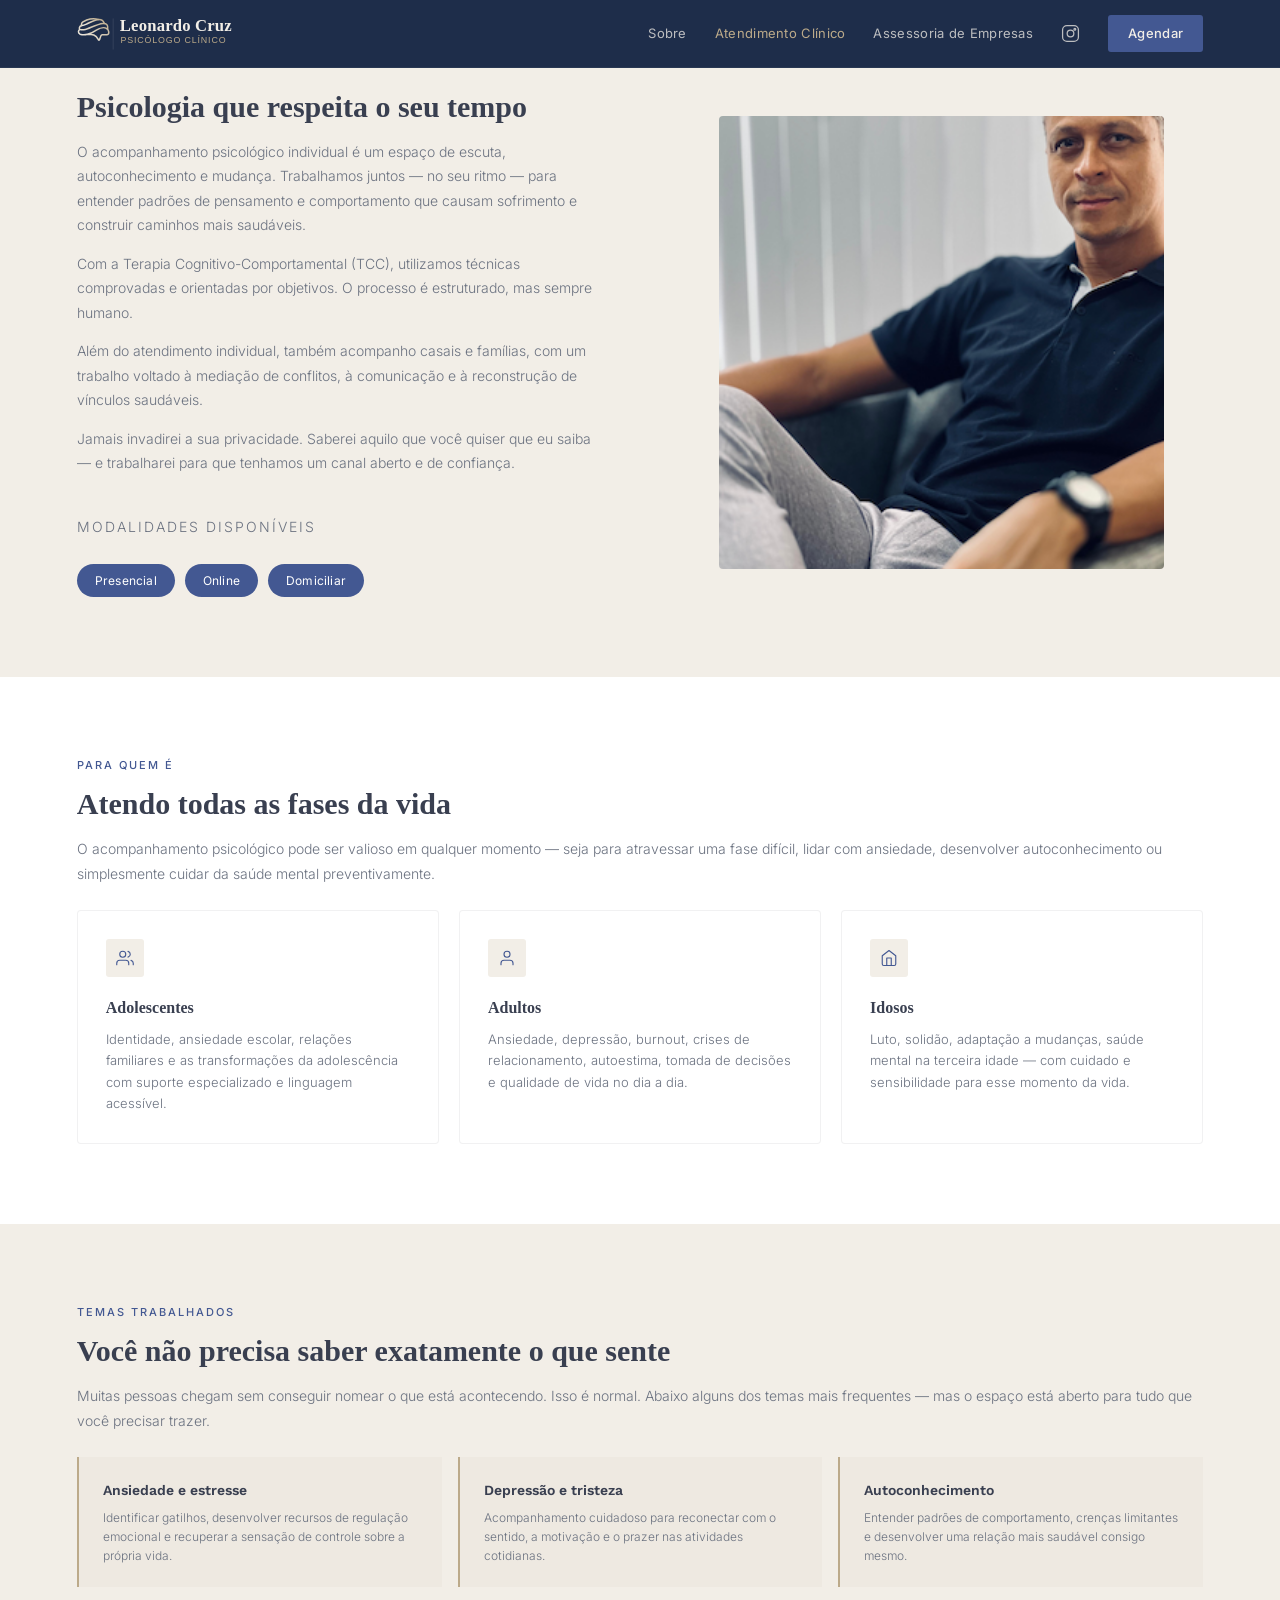
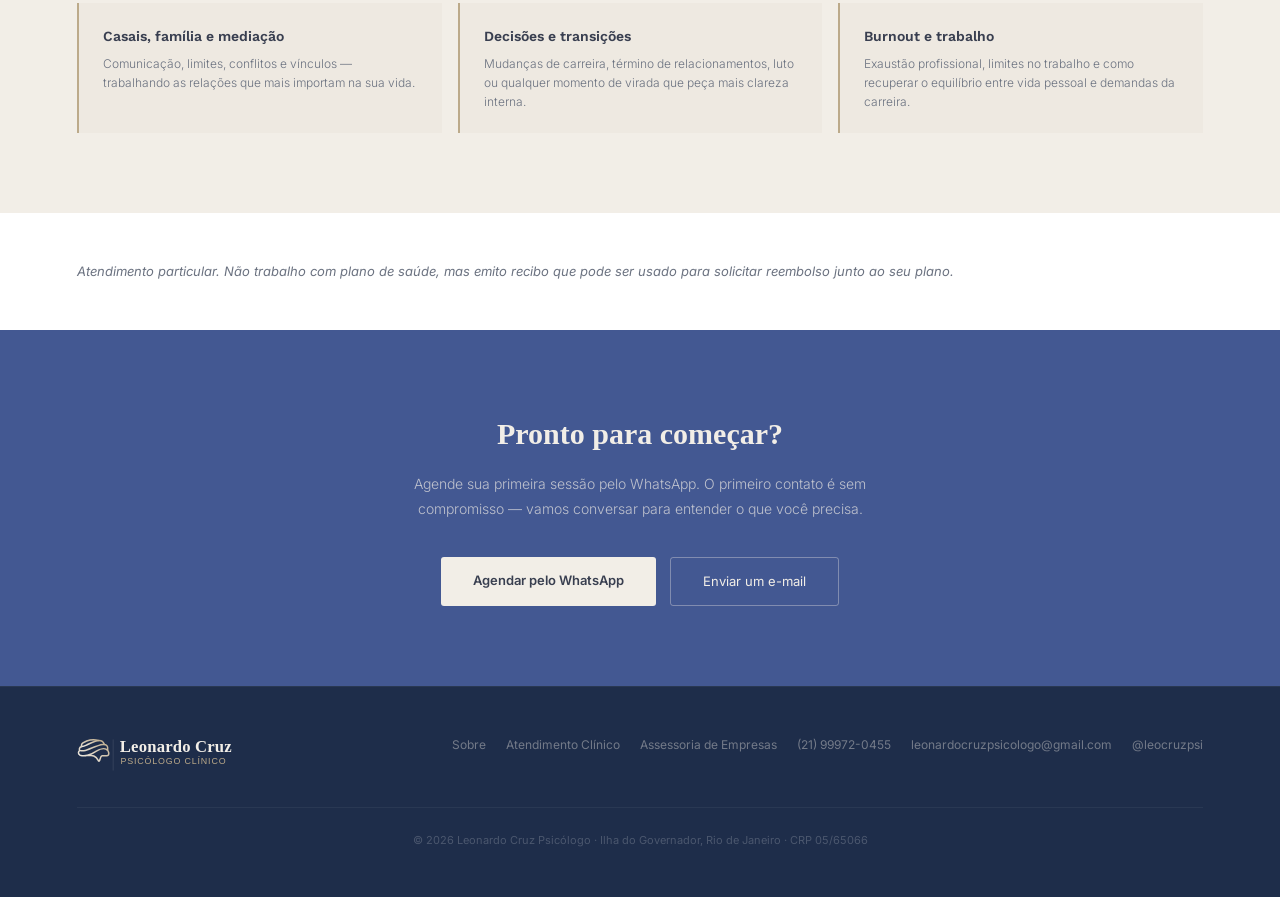
==== commit 313b7ad7: "feat: nota de recibo para reembolso em Atendimento Clinico" ====
--- a/atendimento-pf.html
+++ b/atendimento-pf.html
@@ -154,7 +154,7 @@
 
   <!-- OBSERVAÇÃO -->
   <section class="bg-white" style="padding: 48px 6%;">
-    <p style="font-size: 13px; color: var(--text-light); font-style: italic;">Atendimento particular — não aceito plano de saúde.</p>
+    <p style="font-size: 13px; color: var(--text-light); font-style: italic;">Atendimento particular. Não trabalho com plano de saúde, mas emito recibo que pode ser usado para solicitar reembolso junto ao seu plano.</p>
   </section>
 
   <!-- CTA -->
